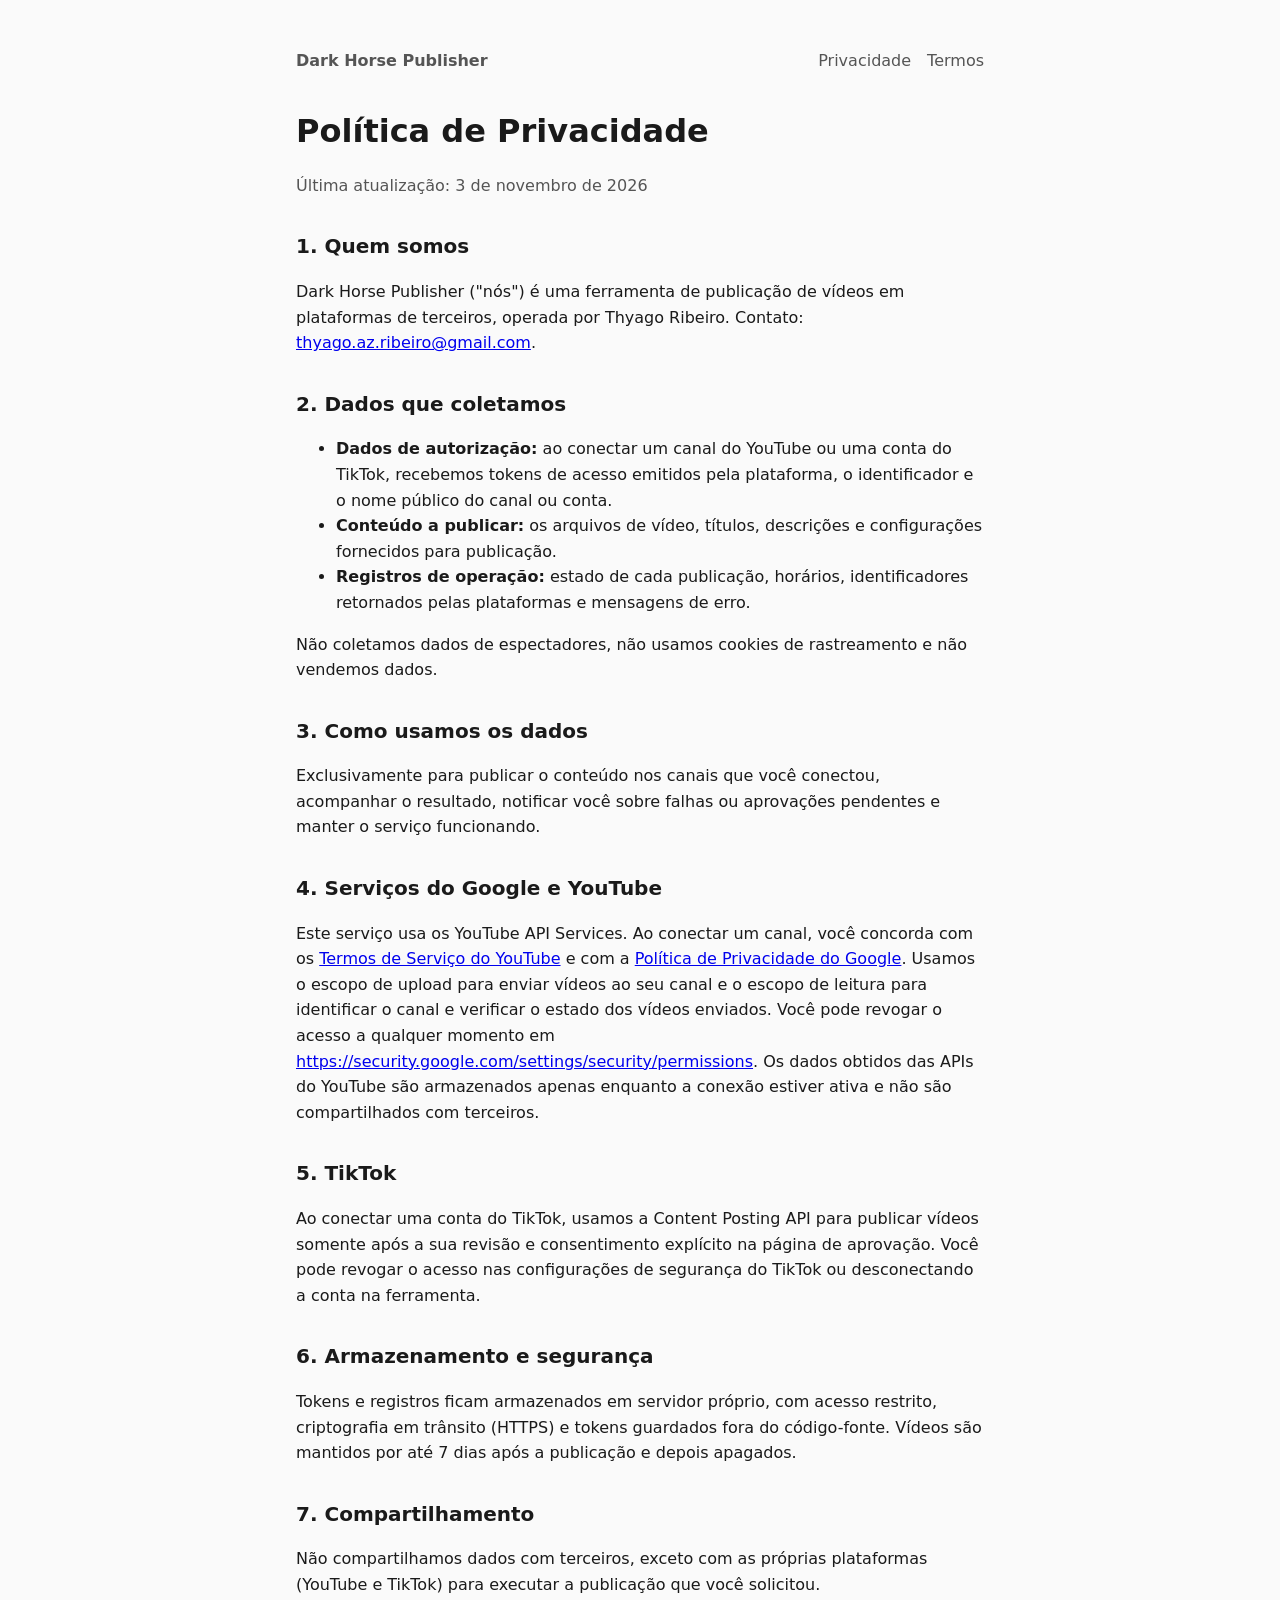
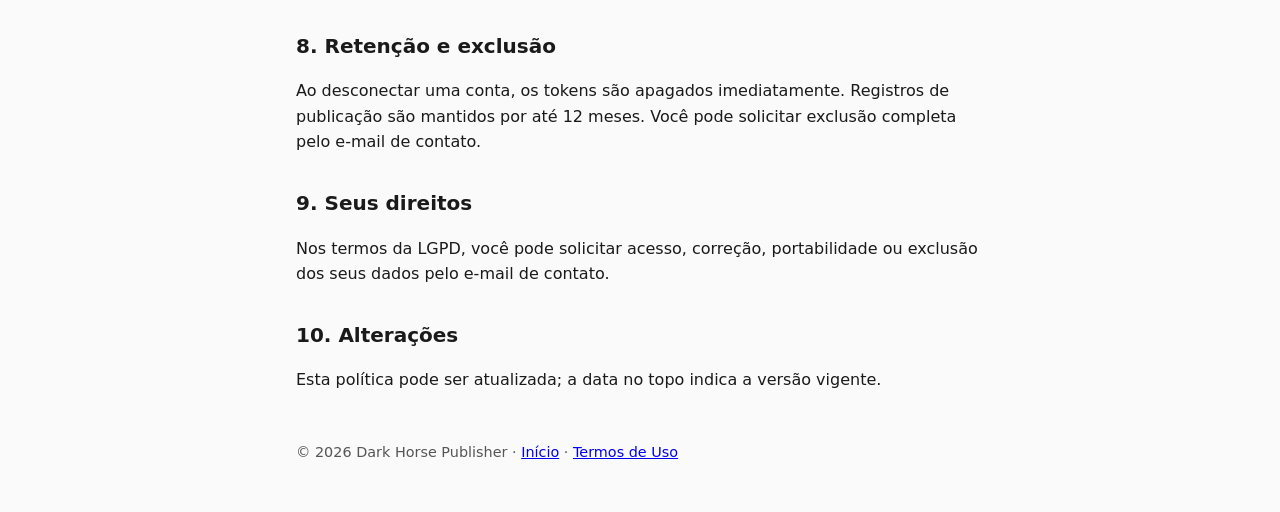
==== privacidade.html @ cd89c03c "Site público: início, privacidade e termos Co-Authored-By: Claude Fable 5.1 <noreply@anthropic.com>" ====
<!doctype html><html lang="pt-BR"><head><meta charset="utf-8"><meta name="viewport" content="width=device-width,initial-scale=1">
<title>Política de Privacidade · Dark Horse Publisher</title><link rel="stylesheet" href="style.css"></head><body><main>
<header><a href="/" style="margin:0"><strong>Dark Horse Publisher</strong></a><nav><a href="/privacidade.html">Privacidade</a><a href="/termos.html">Termos</a></nav></header>
<h1>Política de Privacidade</h1><p class="muted">Última atualização: 3 de novembro de 2026</p>
<h2>1. Quem somos</h2><p>Dark Horse Publisher ("nós") é uma ferramenta de publicação de vídeos em plataformas de terceiros, operada por Thyago Ribeiro. Contato: <a href="mailto:thyago.az.ribeiro@gmail.com">thyago.az.ribeiro@gmail.com</a>.</p>
<h2>2. Dados que coletamos</h2><ul>
<li><strong>Dados de autorização:</strong> ao conectar um canal do YouTube ou uma conta do TikTok, recebemos tokens de acesso emitidos pela plataforma, o identificador e o nome público do canal ou conta.</li>
<li><strong>Conteúdo a publicar:</strong> os arquivos de vídeo, títulos, descrições e configurações fornecidos para publicação.</li>
<li><strong>Registros de operação:</strong> estado de cada publicação, horários, identificadores retornados pelas plataformas e mensagens de erro.</li></ul>
<p>Não coletamos dados de espectadores, não usamos cookies de rastreamento e não vendemos dados.</p>
<h2>3. Como usamos os dados</h2><p>Exclusivamente para publicar o conteúdo nos canais que você conectou, acompanhar o resultado, notificar você sobre falhas ou aprovações pendentes e manter o serviço funcionando.</p>
<h2>4. Serviços do Google e YouTube</h2><p>Este serviço usa os YouTube API Services. Ao conectar um canal, você concorda com os <a href="https://www.youtube.com/t/terms">Termos de Serviço do YouTube</a> e com a <a href="https://policies.google.com/privacy">Política de Privacidade do Google</a>. Usamos o escopo de upload para enviar vídeos ao seu canal e o escopo de leitura para identificar o canal e verificar o estado dos vídeos enviados. Você pode revogar o acesso a qualquer momento em <a href="https://security.google.com/settings/security/permissions">https://security.google.com/settings/security/permissions</a>. Os dados obtidos das APIs do YouTube são armazenados apenas enquanto a conexão estiver ativa e não são compartilhados com terceiros.</p>
<h2>5. TikTok</h2><p>Ao conectar uma conta do TikTok, usamos a Content Posting API para publicar vídeos somente após a sua revisão e consentimento explícito na página de aprovação. Você pode revogar o acesso nas configurações de segurança do TikTok ou desconectando a conta na ferramenta.</p>
<h2>6. Armazenamento e segurança</h2><p>Tokens e registros ficam armazenados em servidor próprio, com acesso restrito, criptografia em trânsito (HTTPS) e tokens guardados fora do código-fonte. Vídeos são mantidos por até 7 dias após a publicação e depois apagados.</p>
<h2>7. Compartilhamento</h2><p>Não compartilhamos dados com terceiros, exceto com as próprias plataformas (YouTube e TikTok) para executar a publicação que você solicitou.</p>
<h2>8. Retenção e exclusão</h2><p>Ao desconectar uma conta, os tokens são apagados imediatamente. Registros de publicação são mantidos por até 12 meses. Você pode solicitar exclusão completa pelo e-mail de contato.</p>
<h2>9. Seus direitos</h2><p>Nos termos da LGPD, você pode solicitar acesso, correção, portabilidade ou exclusão dos seus dados pelo e-mail de contato.</p>
<h2>10. Alterações</h2><p>Esta política pode ser atualizada; a data no topo indica a versão vigente.</p>
<footer>© 2026 Dark Horse Publisher · <a href="/">Início</a> · <a href="/termos.html">Termos de Uso</a></footer>
</main></body></html>
---- style.css ----
:root{--bg:#0f1115;--fg:#e6e6e6;--muted:#9aa0a6;--accent:#7c9cff;--card:#171a21}
@media (prefers-color-scheme: light){:root{--bg:#fafafa;--fg:#1a1a1a;--muted:#555;--accent:#2f5bea;--card:#fff}}
*{box-sizing:border-box}body{margin:0;background:var(--bg);color:var(--fg);font:16px/1.6 system-ui,-apple-system,Segoe UI,Roboto,sans-serif}
main{max-width:720px;margin:0 auto;padding:48px 16px}header{display:flex;gap:16px;align-items:center;justify-content:space-between;margin-bottom:32px}
header a{color:var(--muted);text-decoration:none;margin-left:16px}header a:hover{color:var(--accent)}
h1{font-size:2rem;margin:0 0 8px}h2{margin-top:32px;font-size:1.25rem}p,li{color:var(--fg)}.muted{color:var(--muted)}
.card{background:var(--card);border-radius:12px;padding:20px 24px;margin:24px 0}footer{margin-top:48px;color:var(--muted);font-size:.9rem}
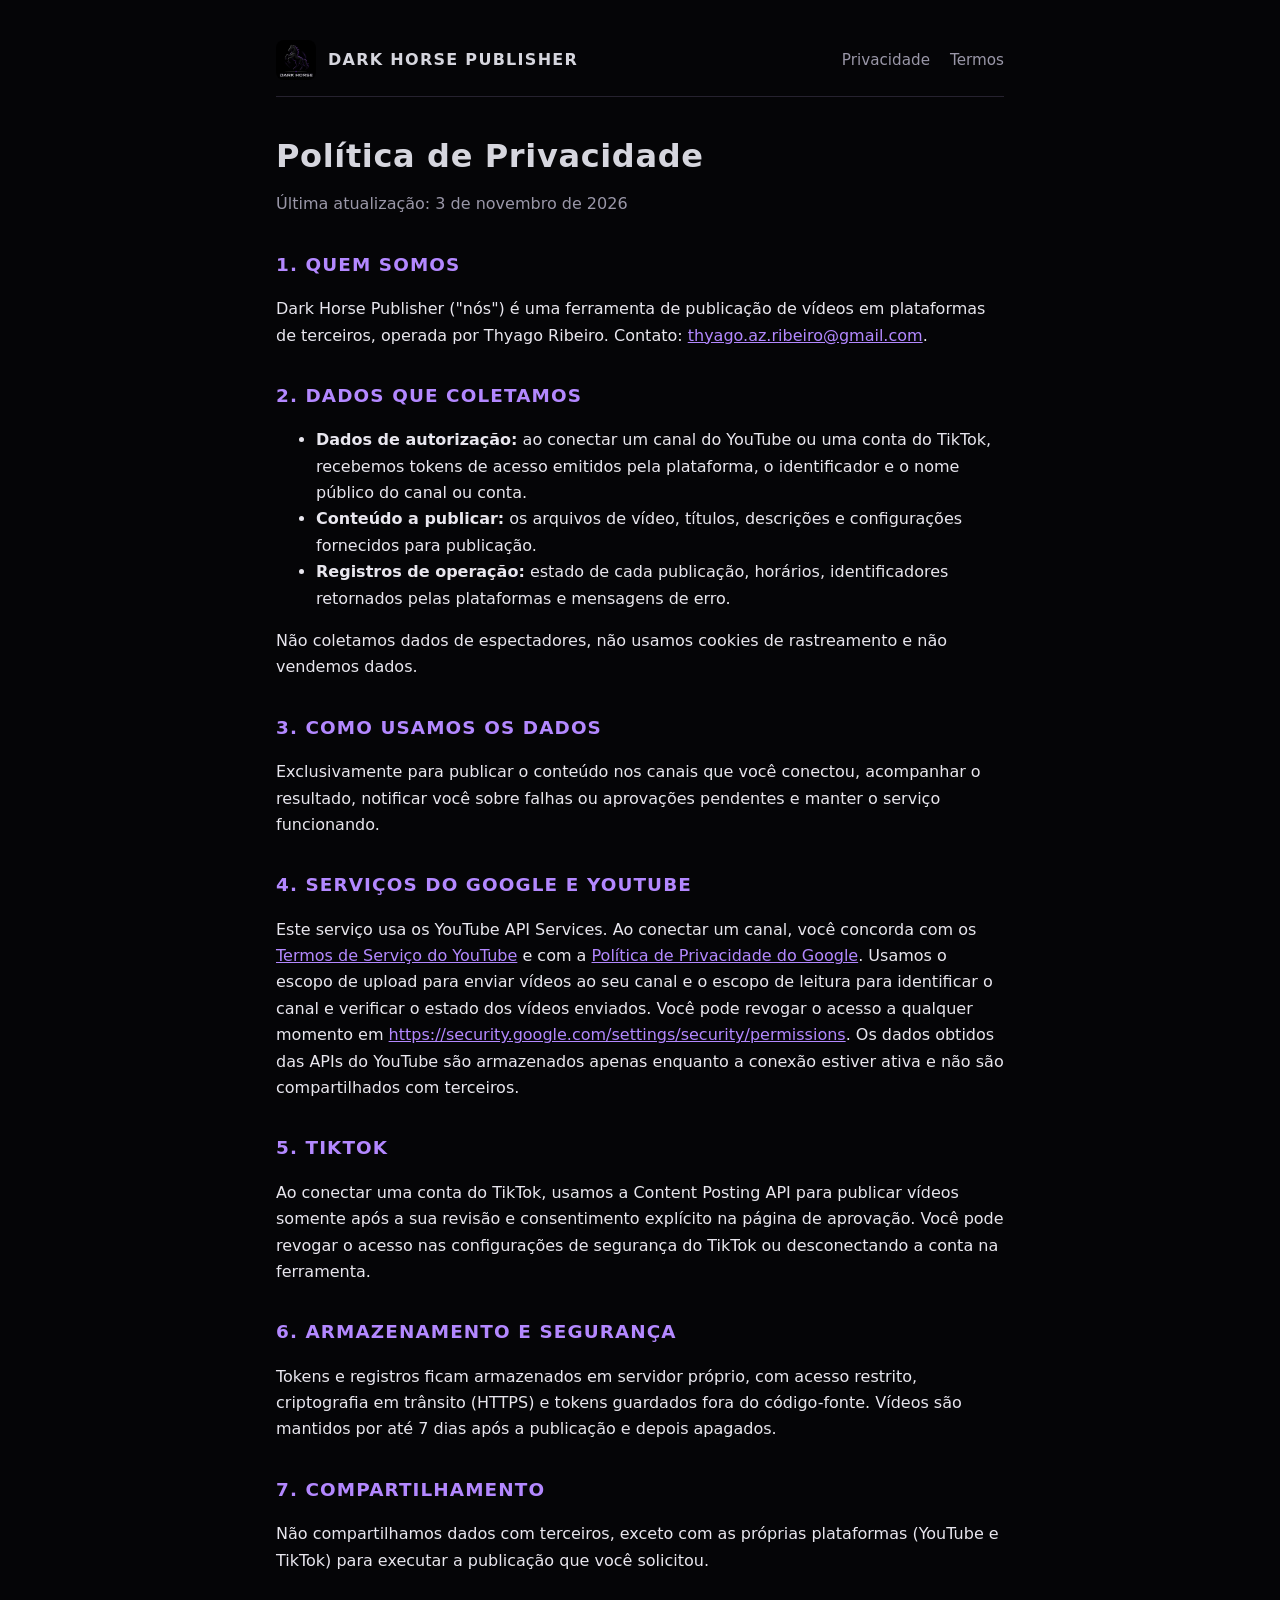
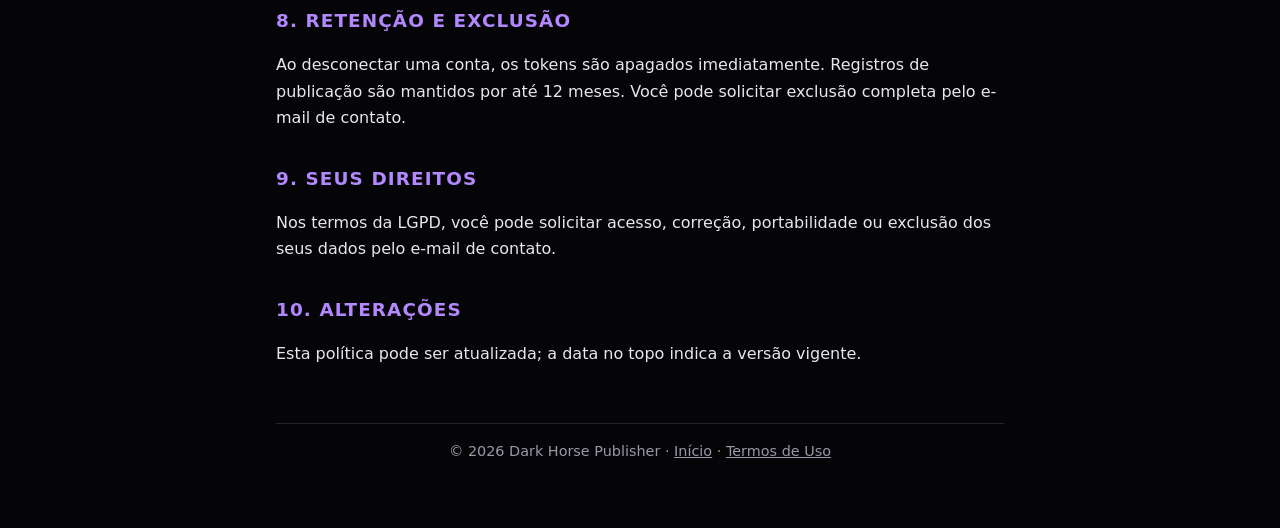
==== commit 8605f869: "Logo e paleta preto/roxo/prata Co-Authored-By: Claude Fable 5.1 <noreply@anthropic.com>" ====
--- a/privacidade.html
+++ b/privacidade.html
@@ -1,6 +1,6 @@
 <!doctype html><html lang="pt-BR"><head><meta charset="utf-8"><meta name="viewport" content="width=device-width,initial-scale=1">
-<title>Política de Privacidade · Dark Horse Publisher</title><link rel="stylesheet" href="style.css"></head><body><main>
-<header><a href="/" style="margin:0"><strong>Dark Horse Publisher</strong></a><nav><a href="/privacidade.html">Privacidade</a><a href="/termos.html">Termos</a></nav></header>
+<title>Política de Privacidade · Dark Horse Publisher</title><link rel="icon" type="image/png" href="/favicon.png"><link rel="stylesheet" href="style.css"></head><body><main>
+<header><a class="brand" href="/"><img src="/favicon.png" alt="">Dark Horse Publisher</a><nav><a href="/privacidade.html">Privacidade</a><a href="/termos.html">Termos</a></nav></header>
 <h1>Política de Privacidade</h1><p class="muted">Última atualização: 3 de novembro de 2026</p>
 <h2>1. Quem somos</h2><p>Dark Horse Publisher ("nós") é uma ferramenta de publicação de vídeos em plataformas de terceiros, operada por Thyago Ribeiro. Contato: <a href="mailto:thyago.az.ribeiro@gmail.com">thyago.az.ribeiro@gmail.com</a>.</p>
 <h2>2. Dados que coletamos</h2><ul>
--- a/style.css
+++ b/style.css
@@ -1,7 +1,16 @@
-:root{--bg:#0f1115;--fg:#e6e6e6;--muted:#9aa0a6;--accent:#7c9cff;--card:#171a21}
-@media (prefers-color-scheme: light){:root{--bg:#fafafa;--fg:#1a1a1a;--muted:#555;--accent:#2f5bea;--card:#fff}}
-*{box-sizing:border-box}body{margin:0;background:var(--bg);color:var(--fg);font:16px/1.6 system-ui,-apple-system,Segoe UI,Roboto,sans-serif}
-main{max-width:720px;margin:0 auto;padding:48px 16px}header{display:flex;gap:16px;align-items:center;justify-content:space-between;margin-bottom:32px}
-header a{color:var(--muted);text-decoration:none;margin-left:16px}header a:hover{color:var(--accent)}
-h1{font-size:2rem;margin:0 0 8px}h2{margin-top:32px;font-size:1.25rem}p,li{color:var(--fg)}.muted{color:var(--muted)}
-.card{background:var(--card);border-radius:12px;padding:20px 24px;margin:24px 0}footer{margin-top:48px;color:var(--muted);font-size:.9rem}
+:root{--bg:#050507;--bg2:#0d0d12;--fg:#e8e6ee;--muted:#9a97a8;--silver:#d6d6de;--purple:#8a3ffc;--purple-2:#b388ff;--card:#111117;--line:#26222f}
+*{box-sizing:border-box}html{color-scheme:dark}body{margin:0;background:var(--bg);color:var(--fg);font:16px/1.65 system-ui,-apple-system,Segoe UI,Roboto,sans-serif}
+a{color:var(--purple-2)}main{max-width:760px;margin:0 auto;padding:40px 16px 64px}
+header{display:flex;align-items:center;justify-content:space-between;gap:16px;margin-bottom:40px;padding-bottom:16px;border-bottom:1px solid var(--line)}
+.brand{display:flex;align-items:center;gap:12px;text-decoration:none;color:var(--silver);font-weight:700;letter-spacing:.08em;text-transform:uppercase}
+.brand img{width:40px;height:40px;border-radius:8px}
+nav a{color:var(--muted);text-decoration:none;margin-left:20px;font-size:.95rem}nav a:hover{color:var(--purple-2)}
+.hero{text-align:center;margin:8px 0 40px}.hero img{width:min(320px,70vw);height:auto;filter:drop-shadow(0 0 32px rgba(138,63,252,.35))}
+h1{font-size:2rem;line-height:1.2;margin:16px 0 8px;color:var(--silver);letter-spacing:.02em}
+h2{margin:32px 0 8px;font-size:1.15rem;color:var(--purple-2);letter-spacing:.06em;text-transform:uppercase}
+p,li{color:var(--fg)}.muted{color:var(--muted)}
+.card{background:var(--card);border:1px solid var(--line);border-left:3px solid var(--purple);border-radius:12px;padding:20px 24px;margin:24px 0}
+.card h2{margin-top:0}
+.rule{display:flex;align-items:center;gap:12px;color:var(--purple);margin:24px 0}.rule::before,.rule::after{content:"";flex:1;height:1px;background:linear-gradient(90deg,transparent,var(--purple))}.rule::after{background:linear-gradient(90deg,var(--purple),transparent)}
+footer{margin-top:56px;padding-top:16px;border-top:1px solid var(--line);color:var(--muted);font-size:.9rem;text-align:center}
+footer a{color:var(--muted)}footer a:hover{color:var(--purple-2)}
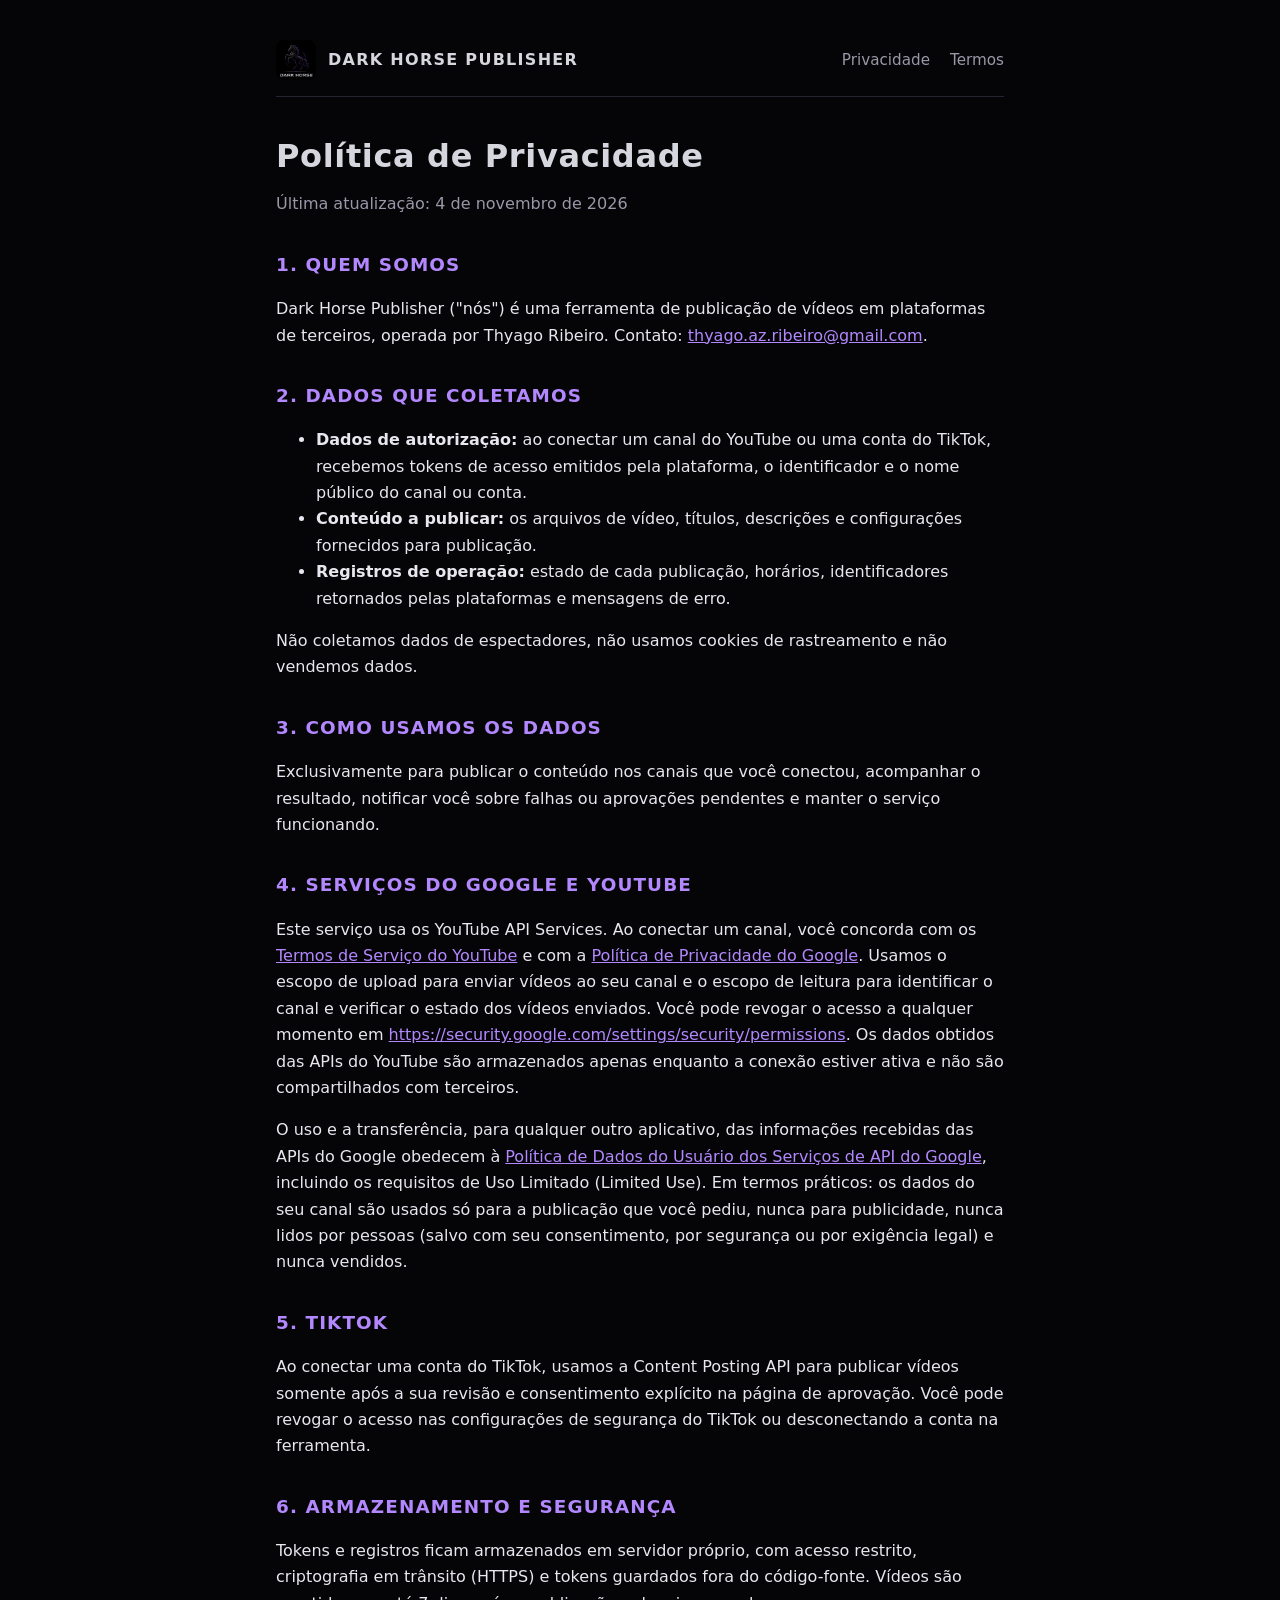
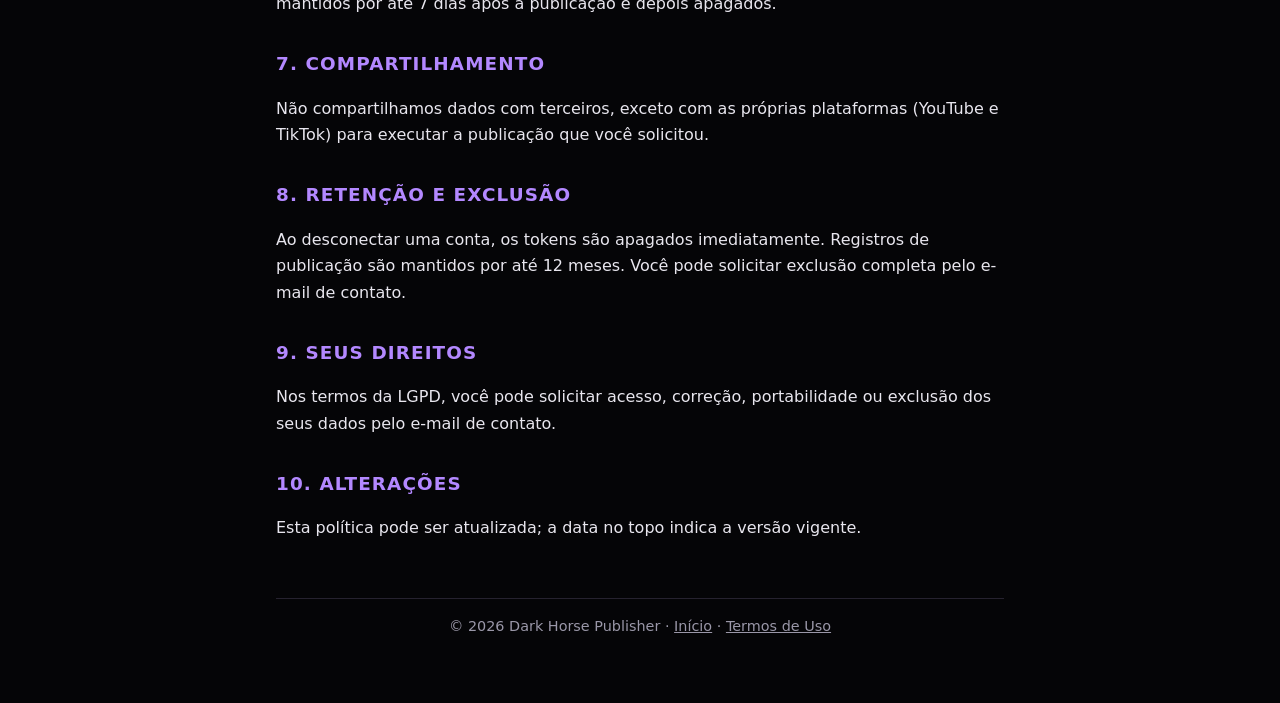
==== commit 3fe8ebeb: "Política: cláusula de Uso Limitado da Política de Dados do Usuário das APIs do Google (exigida na ve" ====
--- a/privacidade.html
+++ b/privacidade.html
@@ -1,7 +1,7 @@
 <!doctype html><html lang="pt-BR"><head><meta charset="utf-8"><meta name="viewport" content="width=device-width,initial-scale=1">
 <title>Política de Privacidade · Dark Horse Publisher</title><link rel="icon" type="image/png" href="/favicon.png"><link rel="stylesheet" href="style.css"></head><body><main>
 <header><a class="brand" href="/"><img src="/favicon.png" alt="">Dark Horse Publisher</a><nav><a href="/privacidade.html">Privacidade</a><a href="/termos.html">Termos</a></nav></header>
-<h1>Política de Privacidade</h1><p class="muted">Última atualização: 3 de novembro de 2026</p>
+<h1>Política de Privacidade</h1><p class="muted">Última atualização: 4 de novembro de 2026</p>
 <h2>1. Quem somos</h2><p>Dark Horse Publisher ("nós") é uma ferramenta de publicação de vídeos em plataformas de terceiros, operada por Thyago Ribeiro. Contato: <a href="mailto:thyago.az.ribeiro@gmail.com">thyago.az.ribeiro@gmail.com</a>.</p>
 <h2>2. Dados que coletamos</h2><ul>
 <li><strong>Dados de autorização:</strong> ao conectar um canal do YouTube ou uma conta do TikTok, recebemos tokens de acesso emitidos pela plataforma, o identificador e o nome público do canal ou conta.</li>
@@ -10,6 +10,7 @@
 <p>Não coletamos dados de espectadores, não usamos cookies de rastreamento e não vendemos dados.</p>
 <h2>3. Como usamos os dados</h2><p>Exclusivamente para publicar o conteúdo nos canais que você conectou, acompanhar o resultado, notificar você sobre falhas ou aprovações pendentes e manter o serviço funcionando.</p>
 <h2>4. Serviços do Google e YouTube</h2><p>Este serviço usa os YouTube API Services. Ao conectar um canal, você concorda com os <a href="https://www.youtube.com/t/terms">Termos de Serviço do YouTube</a> e com a <a href="https://policies.google.com/privacy">Política de Privacidade do Google</a>. Usamos o escopo de upload para enviar vídeos ao seu canal e o escopo de leitura para identificar o canal e verificar o estado dos vídeos enviados. Você pode revogar o acesso a qualquer momento em <a href="https://security.google.com/settings/security/permissions">https://security.google.com/settings/security/permissions</a>. Os dados obtidos das APIs do YouTube são armazenados apenas enquanto a conexão estiver ativa e não são compartilhados com terceiros.</p>
+<p>O uso e a transferência, para qualquer outro aplicativo, das informações recebidas das APIs do Google obedecem à <a href="https://developers.google.com/terms/api-services-user-data-policy">Política de Dados do Usuário dos Serviços de API do Google</a>, incluindo os requisitos de Uso Limitado (Limited Use). Em termos práticos: os dados do seu canal são usados só para a publicação que você pediu, nunca para publicidade, nunca lidos por pessoas (salvo com seu consentimento, por segurança ou por exigência legal) e nunca vendidos.</p>
 <h2>5. TikTok</h2><p>Ao conectar uma conta do TikTok, usamos a Content Posting API para publicar vídeos somente após a sua revisão e consentimento explícito na página de aprovação. Você pode revogar o acesso nas configurações de segurança do TikTok ou desconectando a conta na ferramenta.</p>
 <h2>6. Armazenamento e segurança</h2><p>Tokens e registros ficam armazenados em servidor próprio, com acesso restrito, criptografia em trânsito (HTTPS) e tokens guardados fora do código-fonte. Vídeos são mantidos por até 7 dias após a publicação e depois apagados.</p>
 <h2>7. Compartilhamento</h2><p>Não compartilhamos dados com terceiros, exceto com as próprias plataformas (YouTube e TikTok) para executar a publicação que você solicitou.</p>
